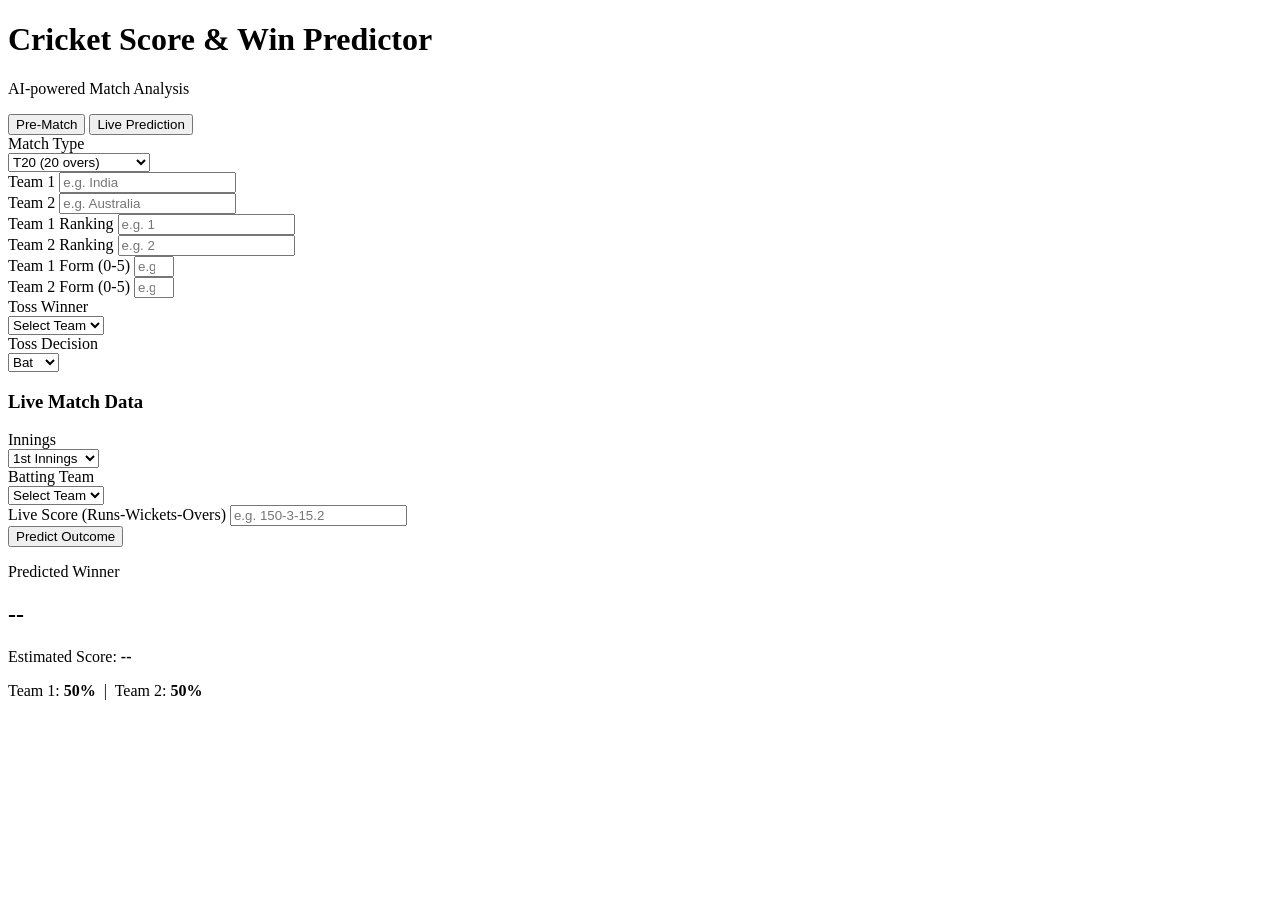
==== template/index.html @ 5037286c "Added HTML front end template" ====
<!DOCTYPE html>
<html lang="en">
<head>
    <meta charset="UTF-8">
    <meta name="viewport" content="width=device-width, initial-scale=1.0">
    <title>Cricket Match Predictor</title>
    <!-- Google Fonts -->
    <link href="https://fonts.googleapis.com/css2?family=Inter:wght@400;600;800&display=swap" rel="stylesheet">
    <link rel="stylesheet" href="/static/style.css">
</head>
<body>
    <div class="overlay"></div>
    <div class="container">
        <div class="header">
            <h1>Cricket Score & Win Predictor</h1>
            <p>AI-powered Match Analysis</p>
        </div>

        <div class="mode-toggle">
            <button id="btn-pre-match" class="toggle-btn active" onclick="setMode('pre-match')">Pre-Match</button>
            <button id="btn-live" class="toggle-btn" onclick="setMode('live')">Live Prediction</button>
        </div>

        <div class="form-grid">
            <div class="form-group full-width">
                <label for="matchType">Match Type</label>
                <div class="select-wrapper">
                    <select id="matchType">
                        <option value="T20">T20 (20 overs)</option>
                        <option value="ODI">One Day (50 Overs)</option>
                    </select>
                </div>
            </div>

            <div class="form-group">
                <label for="team1">Team 1</label>
                <input type="text" id="team1" placeholder="e.g. India" autocomplete="off" oninput="updateTeamOptions()">
            </div>

            <div class="form-group">
                <label for="team2">Team 2</label>
                <input type="text" id="team2" placeholder="e.g. Australia" autocomplete="off" oninput="updateTeamOptions()">
            </div>

            <div class="form-group">
                <label for="team1Rank">Team 1 Ranking</label>
                <input type="number" id="team1Rank" placeholder="e.g. 1" min="1">
            </div>

            <div class="form-group">
                <label for="team2Rank">Team 2 Ranking</label>
                <input type="number" id="team2Rank" placeholder="e.g. 2" min="1">
            </div>

            <div class="form-group">
                <label for="team1Form">Team 1 Form (0-5)</label>
                <input type="number" id="team1Form" placeholder="e.g. 4" min="0" max="5">
            </div>

            <div class="form-group">
                <label for="team2Form">Team 2 Form (0-5)</label>
                <input type="number" id="team2Form" placeholder="e.g. 3" min="0" max="5">
            </div>

            <div class="form-group">
                <label for="tossWinner">Toss Winner</label>
                <div class="select-wrapper">
                    <select id="tossWinner">
                        <option value="" disabled selected>Select Team</option>
                    </select>
                </div>
            </div>

            <div class="form-group">
                <label for="tossDecision">Toss Decision</label>
                <div class="select-wrapper">
                    <select id="tossDecision">
                        <option value="bat">Bat</option>
                        <option value="field">Field</option>
                    </select>
                </div>
            </div>
        </div>

        <div id="live-section" class="form-grid hidden">
            <div class="form-group full-width section-title">
                <h3>Live Match Data</h3>
            </div>

            <div class="form-group">
                <label for="innings">Innings</label>
                <div class="select-wrapper">
                    <select id="innings" onchange="toggleTargetScore()">
                        <option value="1">1st Innings</option>
                        <option value="2">2nd Innings</option>
                    </select>
                </div>
            </div>

            <div class="form-group">
                <label for="battingTeam">Batting Team</label>
                <div class="select-wrapper">
                    <select id="battingTeam">
                        <option value="" disabled selected>Select Team</option>
                    </select>
                </div>
            </div>

            <div class="form-group" id="targetScoreGroup" style="display: none;">
                <label for="targetScore">Target Score</label>
                <input type="number" id="targetScore" placeholder="e.g. 185">
            </div>

            <div class="form-group full-width">
                <label for="liveScore">Live Score (Runs-Wickets-Overs)</label>
                <input type="text" id="liveScore" placeholder="e.g. 150-3-15.2">
            </div>
        </div>

        <button onclick="predict()" id="predictBtn">
            <span>Predict Outcome</span>
            <div class="spinner" id="spinner"></div>
        </button>

        <div id="result" class="result-box hidden">
            <div class="result-content">
                <p class="winner-label" id="resultLabel">Predicted Winner</p>
                <h2 id="winnerName">--</h2>
                <div class="score-box" id="scoreBox">
                    <p>Estimated Score: <strong id="predictedScore">--</strong></p>
                </div>
                <div class="prob-text hidden" id="probText">
                    <p><span id="probT1Name">Team 1</span>: <strong id="probT1Val">50%</strong> &nbsp;|&nbsp; <span id="probT2Name">Team 2</span>: <strong id="probT2Val">50%</strong></p>
                </div>
            </div>
        </div>
    </div>

    <script src="/static/script.js"></script>
</body>
</html>
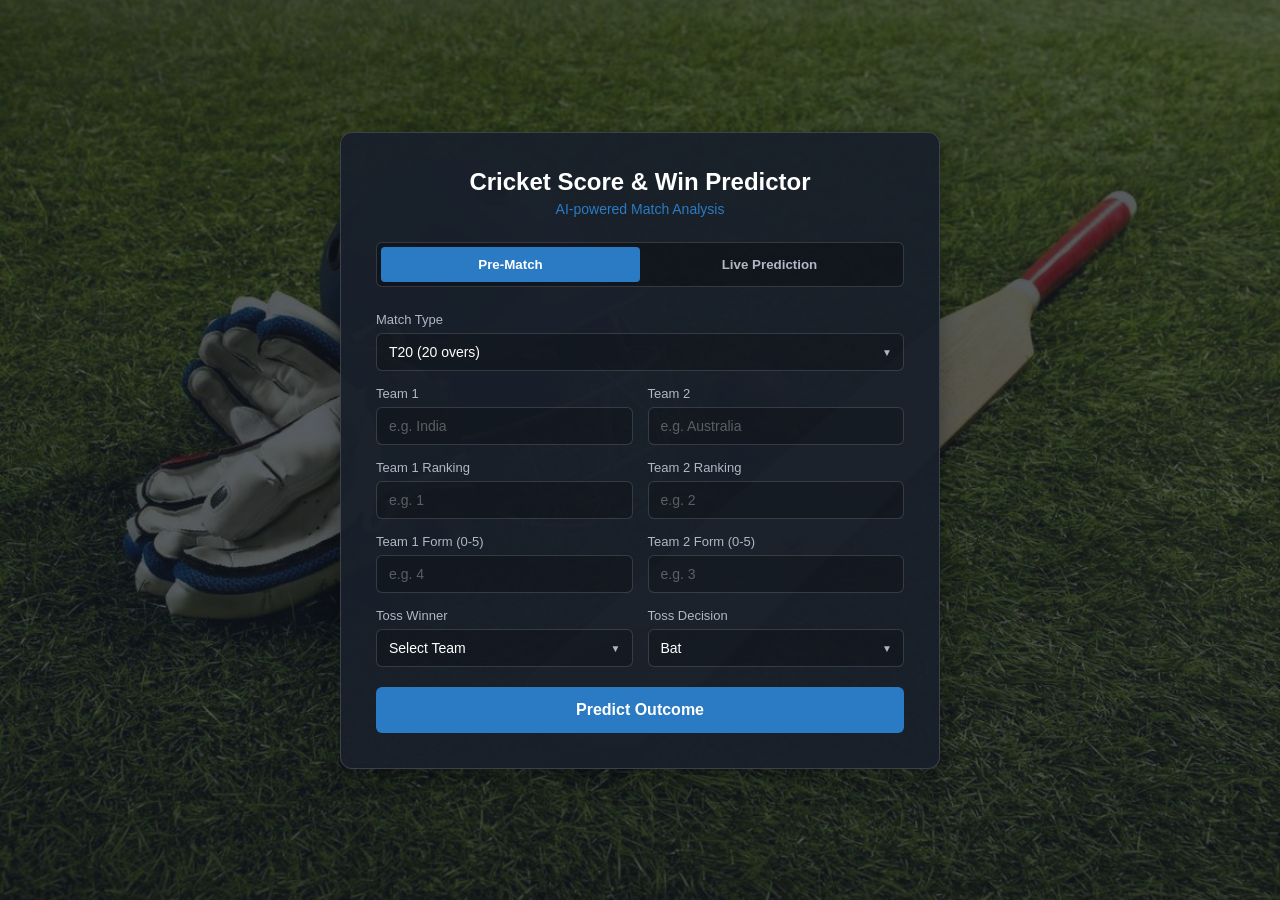
==== commit b99dc3e9: "Refined the code look" ====
--- a/template/index.html
+++ b/template/index.html
@@ -4,7 +4,6 @@
     <meta charset="UTF-8">
     <meta name="viewport" content="width=device-width, initial-scale=1.0">
     <title>Cricket Match Predictor</title>
-    <!-- Google Fonts -->
     <link href="https://fonts.googleapis.com/css2?family=Inter:wght@400;600;800&display=swap" rel="stylesheet">
     <link rel="stylesheet" href="/static/style.css">
 </head>
--- a/static/style.css
+++ b/static/style.css
@@ -0,0 +1,266 @@
+:root {
+    --primary: #2b7bc4;
+    --primary-hover: #1e5a91;
+    --bg-dark: #121820;
+    --card-bg: rgba(25, 32, 43, 0.95);
+    --border-color: rgba(255, 255, 255, 0.15);
+    --text-main: #ffffff;
+    --text-muted: #b0b8c5;
+}
+
+* {
+    box-sizing: border-box;
+    margin: 0;
+    padding: 0;
+    font-family: 'Inter', sans-serif;
+}
+
+body {
+    background-color: var(--bg-dark);
+    background-image: url('/static/bgcricket.jpg');
+    background-size: cover;
+    background-position: center;
+    background-attachment: fixed;
+    color: var(--text-main);
+    display: flex;
+    justify-content: center;
+    align-items: center;
+    min-height: 100vh;
+    padding: 40px 20px;
+    position: relative;
+}
+
+.overlay {
+    position: absolute;
+    top: 0; left: 0; right: 0; bottom: 0;
+    background: rgba(18, 24, 32, 0.7);
+    z-index: 0;
+}
+
+.container {
+    background: var(--card-bg);
+    border: 1px solid var(--border-color);
+    border-radius: 12px;
+    padding: 35px;
+    width: 100%;
+    max-width: 600px;
+    position: relative;
+    z-index: 1;
+    box-shadow: 0 8px 24px rgba(0, 0, 0, 0.3);
+}
+
+.header {
+    text-align: center;
+    margin-bottom: 25px;
+}
+
+.header h1 {
+    font-size: 24px;
+    font-weight: 700;
+    margin-bottom: 5px;
+    color: #ffffff;
+}
+
+.header p {
+    color: var(--primary);
+    font-size: 14px;
+    font-weight: 500;
+}
+
+.mode-toggle {
+    display: flex;
+    background: rgba(0,0,0,0.3);
+    border-radius: 6px;
+    padding: 4px;
+    margin-bottom: 25px;
+    border: 1px solid var(--border-color);
+}
+
+.toggle-btn {
+    flex: 1;
+    background: transparent;
+    color: var(--text-muted);
+    border: none;
+    padding: 10px;
+    margin: 0;
+    border-radius: 4px;
+    font-weight: 600;
+    transition: background 0.2s ease;
+    cursor: pointer;
+}
+
+.toggle-btn.active {
+    background: var(--primary);
+    color: white;
+}
+
+.toggle-btn:hover:not(.active) {
+    background: rgba(255,255,255,0.05);
+    color: white;
+}
+
+.form-grid {
+    display: grid;
+    grid-template-columns: 1fr 1fr;
+    gap: 15px;
+    margin-bottom: 15px;
+}
+
+.form-group {
+    margin-bottom: 0;
+}
+
+.full-width {
+    grid-column: 1 / -1;
+}
+
+.section-title {
+    margin-top: 10px;
+    border-top: 1px solid var(--border-color);
+    padding-top: 20px;
+}
+
+.section-title h3 {
+    font-size: 15px;
+    color: var(--primary);
+    font-weight: 600;
+}
+
+.form-group label {
+    display: block;
+    font-size: 13px;
+    font-weight: 500;
+    color: var(--text-muted);
+    margin-bottom: 6px;
+}
+
+input, select {
+    width: 100%;
+    background: rgba(0, 0, 0, 0.2);
+    border: 1px solid var(--border-color);
+    color: white;
+    padding: 10px 12px;
+    border-radius: 6px;
+    font-size: 14px;
+    outline: none;
+}
+
+input::placeholder {
+    color: rgba(255, 255, 255, 0.3);
+}
+
+input:focus, select:focus {
+    border-color: var(--primary);
+}
+
+select {
+    appearance: none;
+    -webkit-appearance: none;
+    cursor: pointer;
+}
+
+.select-wrapper {
+    position: relative;
+}
+
+.select-wrapper::after {
+    content: "▼";
+    position: absolute;
+    right: 12px;
+    top: 50%;
+    transform: translateY(-50%);
+    font-size: 10px;
+    color: var(--text-muted);
+    pointer-events: none;
+}
+
+#predictBtn {
+    width: 100%;
+    background: var(--primary);
+    color: #ffffff;
+    border: none;
+    padding: 14px;
+    border-radius: 6px;
+    font-size: 16px;
+    font-weight: 600;
+    cursor: pointer;
+    margin-top: 20px;
+    display: flex;
+    justify-content: center;
+    align-items: center;
+}
+
+#predictBtn:hover {
+    background: var(--primary-hover);
+}
+
+#predictBtn:disabled {
+    opacity: 0.7;
+    cursor: not-allowed;
+}
+
+.spinner {
+    display: none;
+    width: 18px;
+    height: 18px;
+    border: 3px solid rgba(255, 255, 255, 0.3);
+    border-radius: 50%;
+    border-top-color: #ffffff;
+    animation: spin 1s linear infinite;
+    margin-left: 10px;
+}
+
+@keyframes spin {
+    to { transform: rotate(360deg); }
+}
+
+.result-box {
+    margin-top: 25px;
+    background: rgba(255, 255, 255, 0.03);
+    border: 1px solid var(--border-color);
+    border-radius: 8px;
+    padding: 20px;
+    text-align: center;
+}
+
+.hidden {
+    display: none !important;
+}
+
+.visible {
+    display: block;
+}
+
+.winner-label {
+    font-size: 13px;
+    color: var(--text-muted);
+    margin-bottom: 5px;
+}
+
+#winnerName {
+    font-size: 22px;
+    font-weight: 700;
+    margin-bottom: 10px;
+    color: var(--primary);
+}
+
+.score-box p {
+    font-size: 14px;
+    color: var(--text-muted);
+}
+
+.score-box strong {
+    color: white;
+    font-size: 16px;
+}
+
+.prob-text {
+    margin-top: 15px;
+    font-size: 14px;
+    color: var(--text-muted);
+}
+
+.prob-text strong {
+    color: var(--primary);
+    font-size: 15px;
+}
